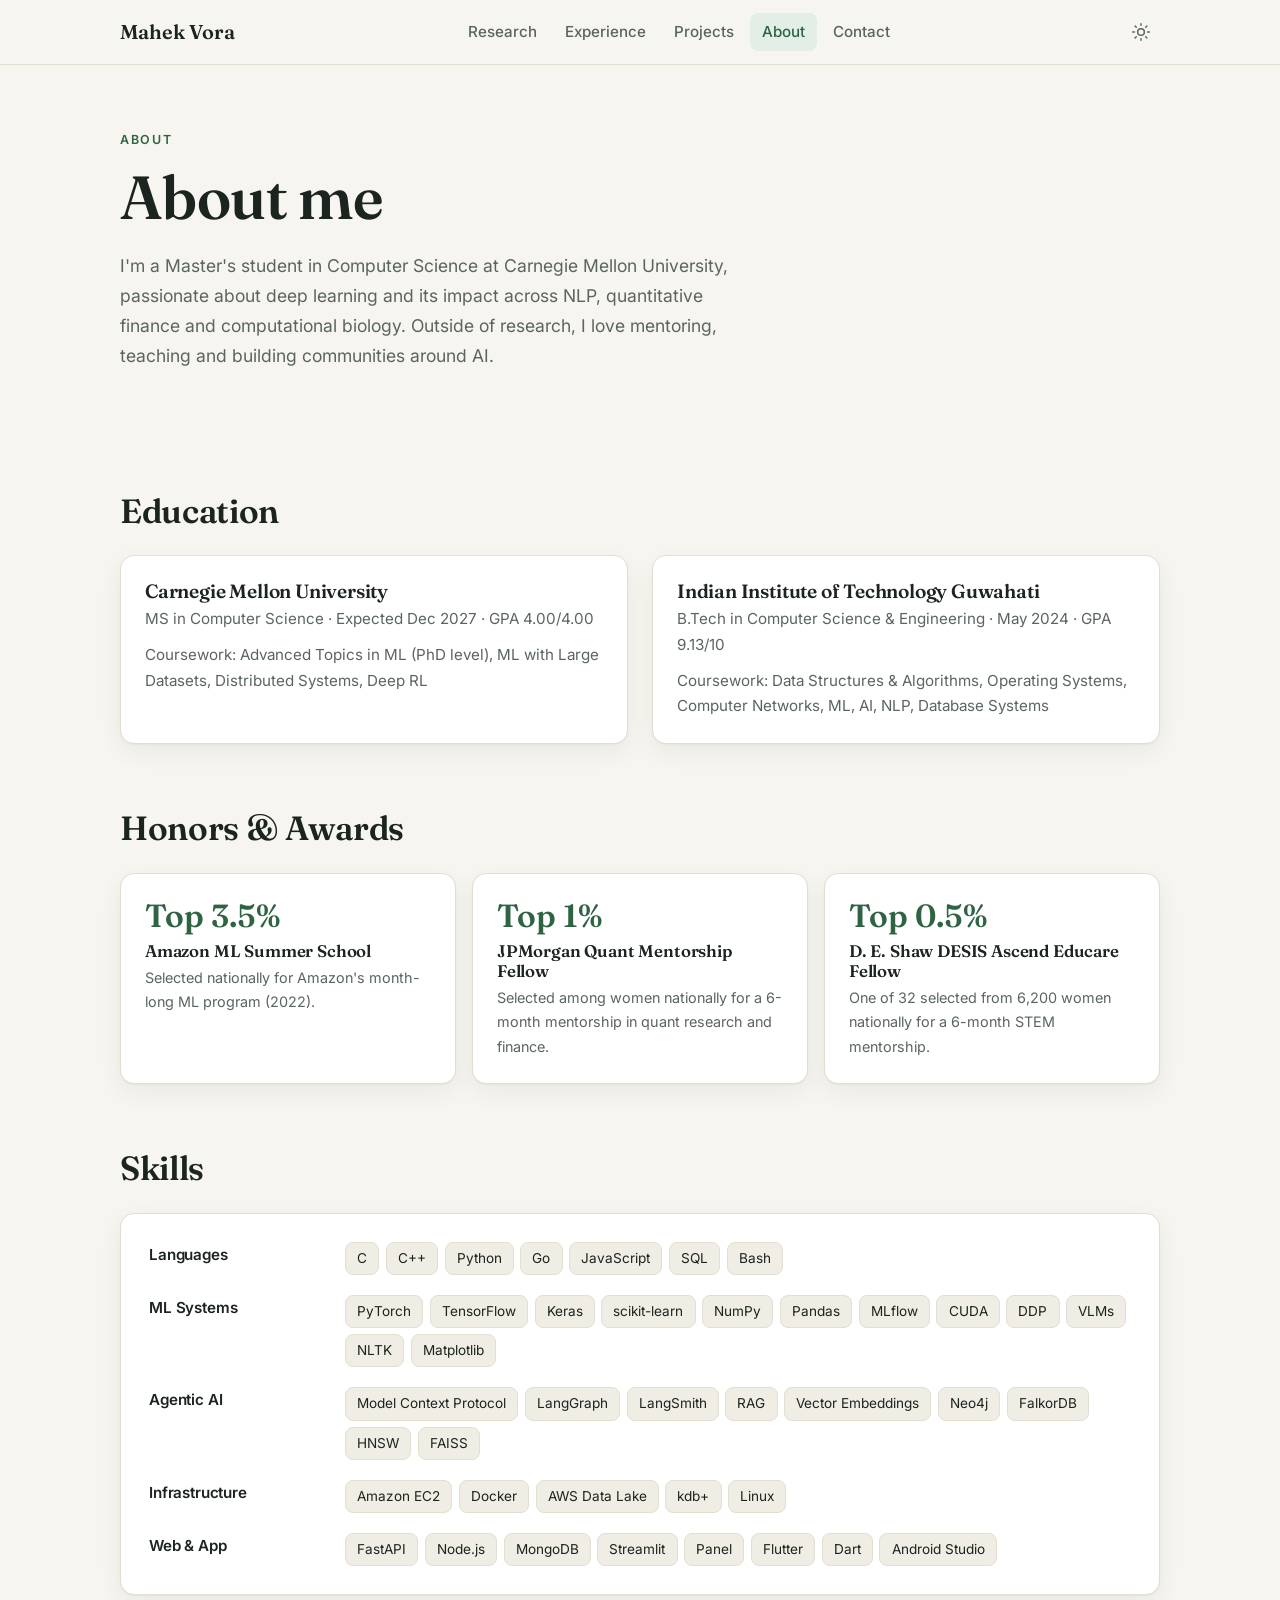
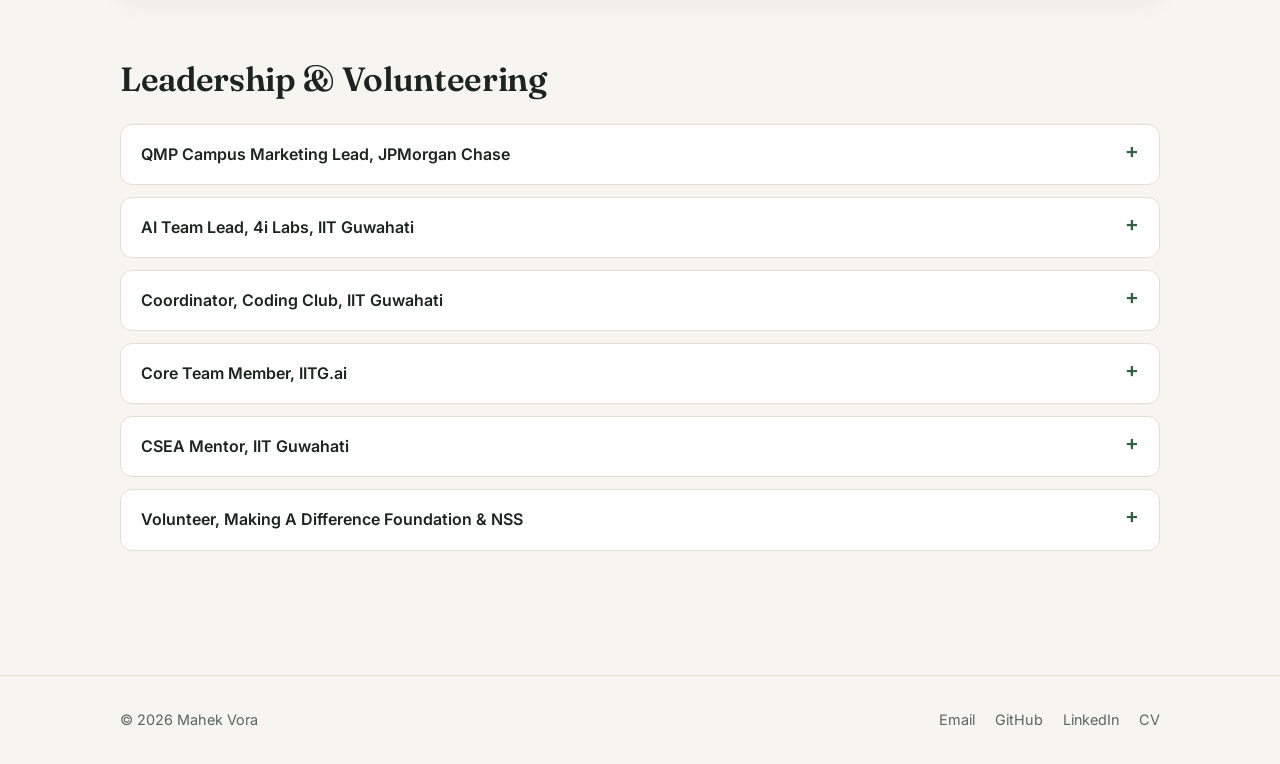
==== about.html @ 1947cd04 "Split site into multiple pages, refresh content from CV, redesign Co-Authored-By: Claude Opus 5.5 <n" ====
<!doctype html>
<html lang="en">
<head>
  <meta charset="utf-8">
  <meta name="viewport" content="width=device-width, initial-scale=1">
  <title>About · Mahek Vora</title>
  <meta name="description" content="Mahek Vora — MS in Computer Science at Carnegie Mellon University. Deep learning research across NLP, computational biology and quantitative finance.">
  <meta property="og:title" content="About · Mahek Vora">
  <meta property="og:description" content="Mahek Vora — MS in Computer Science at Carnegie Mellon University. Deep learning research across NLP, computational biology and quantitative finance.">
  <meta property="og:image" content="https://mahekvora.github.io/assets/images/img-5869-1076x1293.png">
  <link rel="icon" href="assets/images/favicon.svg" type="image/svg+xml">
  <link rel="preconnect" href="https://fonts.googleapis.com">
  <link rel="preconnect" href="https://fonts.gstatic.com" crossorigin>
  <link href="https://fonts.googleapis.com/css2?family=Fraunces:ital,opsz,wght@0,9..144,500;0,9..144,600;1,9..144,500;1,9..144,600&family=Inter:wght@400;500;600&display=swap" rel="stylesheet">
  <link rel="stylesheet" href="assets/css/style.css">
  <script src="assets/js/main.js"></script>
</head>
<body>

<header class="site-header">
  <div class="wrap">
    <a class="brand" href="index.html">Mahek Vora</a>
    <nav class="nav" aria-label="Main">
      <a href="research.html">Research</a>
      <a href="experience.html">Experience</a>
      <a href="projects.html">Projects</a>
      <a href="about.html" aria-current="page">About</a>
      <a href="contact.html">Contact</a>
    </nav>
    <div class="header-actions">
      <button class="icon-btn theme-btn" aria-label="Toggle dark mode">
        <svg class="sun" viewBox="0 0 24 24" fill="none" stroke="currentColor" stroke-width="1.8" stroke-linecap="round"><circle cx="12" cy="12" r="4"/><path d="M12 2v2M12 20v2M4.9 4.9l1.4 1.4M17.7 17.7l1.4 1.4M2 12h2M20 12h2M4.9 19.1l1.4-1.4M17.7 6.3l1.4-1.4"/></svg>
        <svg class="moon" viewBox="0 0 24 24" fill="none" stroke="currentColor" stroke-width="1.8" stroke-linecap="round" stroke-linejoin="round"><path d="M21 12.8A9 9 0 1 1 11.2 3a7 7 0 0 0 9.8 9.8z"/></svg>
      </button>
      <button class="icon-btn menu-btn" aria-label="Open menu" aria-expanded="false">
        <svg viewBox="0 0 24 24" fill="none" stroke="currentColor" stroke-width="1.8" stroke-linecap="round"><path d="M4 7h16M4 12h16M4 17h16"/></svg>
      </button>
    </div>
  </div>
</header>

<main>
  <header class="wrap page-head">
    <p class="eyebrow">About</p>
    <h1>About me</h1>
    <p>I'm a Master's student in Computer Science at Carnegie Mellon University, passionate about deep learning and its impact across NLP, quantitative finance and computational biology. Outside of research, I love mentoring, teaching and building communities around AI.</p>
  </header>

  <section class="wrap section">
    <h2>Education</h2>
    <div class="about-grid">
      <article class="card edu">
        <h3>Carnegie Mellon University</h3>
        <p class="pub-meta">MS in Computer Science · Expected Dec 2027 · GPA 4.00/4.00</p>
        <p>Coursework: Advanced Topics in ML (PhD level), ML with Large Datasets, Distributed Systems, Deep RL</p>
      </article>
      <article class="card edu">
        <h3>Indian Institute of Technology Guwahati</h3>
        <p class="pub-meta">B.Tech in Computer Science &amp; Engineering · May 2024 · GPA 9.13/10</p>
        <p>Coursework: Data Structures &amp; Algorithms, Operating Systems, Computer Networks, ML, AI, NLP, Database Systems</p>
      </article>
    </div>
  </section>

  <section class="wrap section">
    <h2>Honors &amp; Awards</h2>
    <div class="honors">
      <article class="card honor">
        <b>Top 3.5%</b>
        <h3>Amazon ML Summer School</h3>
        <p>Selected nationally for Amazon's month-long ML program (2022).</p>
      </article>
      <article class="card honor">
        <b>Top 1%</b>
        <h3>JPMorgan Quant Mentorship Fellow</h3>
        <p>Selected among women nationally for a 6-month mentorship in quant research and finance.</p>
      </article>
      <article class="card honor">
        <b>Top 0.5%</b>
        <h3>D. E. Shaw DESIS Ascend Educare Fellow</h3>
        <p>One of 32 selected from 6,200 women nationally for a 6-month STEM mentorship.</p>
      </article>
    </div>
  </section>

  <section class="wrap section">
    <h2>Skills</h2>
    <div class="card skills" style="padding: 1.75rem;">
      <div class="skill-row"><h3>Languages</h3><ul class="tags"><li>C</li><li>C++</li><li>Python</li><li>Go</li><li>JavaScript</li><li>SQL</li><li>Bash</li></ul></div>
      <div class="skill-row"><h3>ML Systems</h3><ul class="tags"><li>PyTorch</li><li>TensorFlow</li><li>Keras</li><li>scikit-learn</li><li>NumPy</li><li>Pandas</li><li>MLflow</li><li>CUDA</li><li>DDP</li><li>VLMs</li><li>NLTK</li><li>Matplotlib</li></ul></div>
      <div class="skill-row"><h3>Agentic AI</h3><ul class="tags"><li>Model Context Protocol</li><li>LangGraph</li><li>LangSmith</li><li>RAG</li><li>Vector Embeddings</li><li>Neo4j</li><li>FalkorDB</li><li>HNSW</li><li>FAISS</li></ul></div>
      <div class="skill-row"><h3>Infrastructure</h3><ul class="tags"><li>Amazon EC2</li><li>Docker</li><li>AWS Data Lake</li><li>kdb+</li><li>Linux</li></ul></div>
      <div class="skill-row"><h3>Web &amp; App</h3><ul class="tags"><li>FastAPI</li><li>Node.js</li><li>MongoDB</li><li>Streamlit</li><li>Panel</li><li>Flutter</li><li>Dart</li><li>Android Studio</li></ul></div>
    </div>
  </section>

  <section class="wrap section">
    <h2>Leadership &amp; Volunteering</h2>
    <details>
      <summary>QMP Campus Marketing Lead, JPMorgan Chase</summary>
      <p>Led campus marketing at IIT Guwahati for JPMorgan Chase's Quant Mentorship Program, which mentors top sophomores at leading Indian schools in quant. I was a mentee in my sophomore year and came back as a mentor after joining JPMC full time.</p>
    </details>
    <details>
      <summary>AI Team Lead, 4i Labs, IIT Guwahati</summary>
      <p>Led the AI team on projects including the speech setup and chatbot for Raman, a humanoid robot, working with students from mechanical engineering, robotics and other departments.</p>
    </details>
    <details>
      <summary>Coordinator, Coding Club, IIT Guwahati</summary>
      <p>Organised ML and DL hackathons, led projects, and mentored freshers in ML, AI and web/app development.</p>
    </details>
    <details>
      <summary>Core Team Member, IITG.ai</summary>
      <p>Organised research discussions, AI competitions and guest lectures in NLP, CV and AI for the campus AI club.</p>
    </details>
    <details>
      <summary>CSEA Mentor, IIT Guwahati</summary>
      <p>Mentored a group of 10 freshers through the Computer Science and Engineering Association, guiding them on academics, internships, research and placements.</p>
    </details>
    <details>
      <summary>Volunteer, Making A Difference Foundation &amp; NSS</summary>
      <p>Taught basic mathematics to over 300 tribal students in Palghar, rural Maharashtra, and volunteered as a teacher for underprivileged students on rural visits with the National Service Scheme at IIT Guwahati.</p>
    </details>
  </section>
</main>

<footer class="site-footer">
  <div class="wrap">
    <span>© <span id="year">2026</span> Mahek Vora</span>
    <nav aria-label="Social">
      <a href="mailto:mbvora@cs.cmu.edu">Email</a>
      <a href="https://github.com/mahekvora">GitHub</a>
      <a href="https://www.linkedin.com/in/mahekvora">LinkedIn</a>
      <a href="assets/files/Mahek_Vora_CV.pdf">CV</a>
    </nav>
  </div>
</footer>

</body>
</html>
---- assets/css/style.css ----
/* ---------- Theme ---------- */
:root {
  --bg: #f7f5f0;
  --surface: #ffffff;
  --surface-2: #f0ede5;
  --border: #e3ded2;
  --text: #1c2420;
  --muted: #5a6560;
  --accent: #2f6443;
  --accent-soft: #e3eee6;
  --accent-2: #4f5b8c;
  --accent-2-soft: #e7e9f3;
  --shadow: 0 1px 2px rgba(20, 30, 25, .04), 0 8px 24px rgba(20, 30, 25, .06);
  --radius: 14px;
  --serif: 'Fraunces', Georgia, serif;
  --sans: 'Inter', system-ui, -apple-system, sans-serif;
  color-scheme: light;
}

@media (prefers-color-scheme: dark) {
  :root:not([data-theme="light"]) {
    --bg: #0e1211;
    --surface: #151b19;
    --surface-2: #1b2320;
    --border: #26302c;
    --text: #e3e8e5;
    --muted: #9aa7a1;
    --accent: #84c49a;
    --accent-soft: #1d2d24;
    --accent-2: #a6b0e2;
    --accent-2-soft: #1f2336;
    --shadow: 0 1px 2px rgba(0, 0, 0, .3), 0 8px 24px rgba(0, 0, 0, .25);
    color-scheme: dark;
  }
}
:root[data-theme="dark"] {
  --bg: #0e1211;
  --surface: #151b19;
  --surface-2: #1b2320;
  --border: #26302c;
  --text: #e3e8e5;
  --muted: #9aa7a1;
  --accent: #84c49a;
  --accent-soft: #1d2d24;
  --accent-2: #a6b0e2;
  --accent-2-soft: #1f2336;
  --shadow: 0 1px 2px rgba(0, 0, 0, .3), 0 8px 24px rgba(0, 0, 0, .25);
  color-scheme: dark;
}

/* ---------- Base ---------- */
* { box-sizing: border-box; }
html { scroll-behavior: smooth; }
body {
  margin: 0;
  background: var(--bg);
  color: var(--text);
  font-family: var(--sans);
  font-size: 1rem;
  line-height: 1.7;
  -webkit-font-smoothing: antialiased;
  display: flex; flex-direction: column; min-height: 100vh;
}
main { flex: 1; }

h1, h2, h3 { font-family: var(--serif); font-weight: 600; line-height: 1.2; margin: 0; letter-spacing: -.01em; }
h1 { font-size: clamp(2.4rem, 6vw, 3.8rem); }
h2 { font-size: clamp(1.6rem, 3.5vw, 2.1rem); margin-bottom: 1.5rem; }
h3 { font-size: 1.2rem; }
p { margin: 0 0 1rem; }

a { color: var(--accent); text-decoration-thickness: 1px; text-underline-offset: 3px; }
a:hover { text-decoration-thickness: 2px; }
img { max-width: 100%; height: auto; display: block; }
strong { font-weight: 600; }

.wrap { max-width: 1080px; margin: 0 auto; padding: 0 1.25rem; }
.section { padding-block: 4rem; }
.section + .section { padding-top: 0; }

.eyebrow {
  font-family: var(--sans); font-size: .78rem; font-weight: 600;
  letter-spacing: .14em; text-transform: uppercase; color: var(--accent);
  margin-bottom: .75rem;
}
.muted { color: var(--muted); }

/* ---------- Buttons & chips ---------- */
.btn {
  display: inline-flex; align-items: center; gap: .45rem;
  padding: .65rem 1.2rem; border-radius: 999px;
  font-weight: 500; font-size: .95rem; text-decoration: none;
  background: var(--accent); color: var(--bg);
  border: 1px solid var(--accent);
  transition: transform .15s, opacity .15s;
}
.btn:hover { transform: translateY(-1px); opacity: .92; }
.btn-ghost { background: transparent; color: var(--text); border-color: var(--border); }
.btn-ghost:hover { border-color: var(--accent); color: var(--accent); }
.btn-sm { padding: .4rem .9rem; font-size: .85rem; }
.btn-row { display: flex; flex-wrap: wrap; gap: .75rem; }

.chip {
  display: inline-block; padding: .2rem .65rem; border-radius: 999px;
  font-size: .78rem; font-weight: 600;
  background: var(--accent-soft); color: var(--accent);
}
.chip-blue { background: var(--accent-2-soft); color: var(--accent-2); }
.tags { display: flex; flex-wrap: wrap; gap: .4rem; margin: 0; padding: 0; list-style: none; }
.tags li {
  font-size: .85rem; padding: .25rem .7rem; border-radius: 8px;
  background: var(--surface-2); border: 1px solid var(--border);
}

/* ---------- Header ---------- */
.site-header {
  position: sticky; top: 0; z-index: 20;
  background: color-mix(in srgb, var(--bg) 85%, transparent);
  backdrop-filter: blur(10px);
  border-bottom: 1px solid var(--border);
}
.site-header .wrap { display: flex; align-items: center; justify-content: space-between; height: 64px; }
.brand { font-family: var(--serif); font-weight: 600; font-size: 1.25rem; color: var(--text); text-decoration: none; }
.nav { display: flex; align-items: center; gap: .25rem; }
.nav a {
  color: var(--muted); text-decoration: none; font-size: .95rem; font-weight: 500;
  padding: .4rem .75rem; border-radius: 8px;
}
.nav a:hover { color: var(--text); background: var(--surface-2); }
.nav a[aria-current="page"] { color: var(--accent); background: var(--accent-soft); }
.header-actions { display: flex; align-items: center; gap: .25rem; }
.icon-btn {
  width: 38px; height: 38px; display: grid; place-items: center;
  border: 0; background: transparent; color: var(--muted); border-radius: 8px; cursor: pointer;
}
.icon-btn:hover { color: var(--text); background: var(--surface-2); }
.icon-btn svg { width: 20px; height: 20px; }
.menu-btn { display: none; }
.theme-btn .moon { display: none; }
:root[data-theme="dark"] .theme-btn .sun { display: none; }
:root[data-theme="dark"] .theme-btn .moon { display: block; }
@media (prefers-color-scheme: dark) {
  :root:not([data-theme="light"]) .theme-btn .sun { display: none; }
  :root:not([data-theme="light"]) .theme-btn .moon { display: block; }
}

/* ---------- Page header (inner pages) ---------- */
.page-head { padding-block: 4rem 2.5rem; }
.page-head p:not(.eyebrow) { color: var(--muted); font-size: 1.1rem; max-width: 640px; margin-top: 1rem; }

/* ---------- Home ---------- */
.hero { display: grid; grid-template-columns: 1.35fr 1fr; gap: 4rem; align-items: center; padding-block: 4.5rem 3.5rem; }
.hero h1 { margin-bottom: 1.25rem; }
.hero h1 em { font-style: italic; color: var(--accent); }
.hero .lede { font-size: 1.15rem; color: var(--muted); max-width: 560px; }
.hero .btn-row { margin-top: 1.75rem; }
.portrait { position: relative; }
.portrait img {
  border-radius: 22px; aspect-ratio: 4 / 5; object-fit: cover; width: 100%;
  box-shadow: var(--shadow);
}
.portrait::before {
  content: ''; position: absolute; inset: 18px -18px -18px 18px; z-index: -1;
  border-radius: 22px; background: var(--accent-soft); border: 1px solid var(--border);
}

.stats { display: grid; grid-template-columns: repeat(4, 1fr); gap: 1rem; }
.stat { background: var(--surface); border: 1px solid var(--border); border-radius: var(--radius); padding: 1.25rem; }
.stat b { display: block; font-family: var(--serif); font-size: 1.6rem; color: var(--accent); font-weight: 600; line-height: 1.2; }
.stat span { font-size: .9rem; color: var(--muted); }

.explore { display: grid; grid-template-columns: repeat(2, 1fr); gap: 1rem; }
.explore a {
  display: block; text-decoration: none; color: var(--text);
  background: var(--surface); border: 1px solid var(--border); border-radius: var(--radius);
  padding: 1.5rem; transition: border-color .2s, transform .2s;
}
.explore a:hover { border-color: var(--accent); transform: translateY(-2px); }
.explore h3 { margin-bottom: .35rem; display: flex; justify-content: space-between; }
.explore h3::after { content: '→'; color: var(--accent); font-family: var(--sans); }
.explore p { color: var(--muted); margin: 0; font-size: .95rem; }

/* ---------- Cards ---------- */
.card {
  background: var(--surface); border: 1px solid var(--border); border-radius: var(--radius);
  box-shadow: var(--shadow); overflow: hidden;
}

/* Publications */
.pubs { display: grid; gap: 1.5rem; }
.pub { display: grid; grid-template-columns: 260px 1fr; }
.pub-img { background: #fff; display: grid; place-items: center; padding: 1rem; border-right: 1px solid var(--border); }
.pub-img img { max-height: 230px; object-fit: contain; }
.pub-body { padding: 1.5rem 1.75rem; }
.pub-body .chip { margin-bottom: .75rem; }
.pub-body h3 { margin-bottom: .4rem; }
.pub-meta { font-size: .9rem; color: var(--muted); margin-bottom: .9rem; }
.pub-body ul { padding-left: 1.1rem; margin: 0 0 1.1rem; color: var(--muted); }
.pub-body li { margin-bottom: .35rem; }

/* Experience timeline */
.timeline { position: relative; list-style: none; margin: 0; padding: 0; }
.timeline::before { content: ''; position: absolute; left: 7px; top: 8px; bottom: 8px; width: 2px; background: var(--border); }
.timeline > li { position: relative; padding-left: 2.5rem; margin-bottom: 2rem; }
.timeline > li::before {
  content: ''; position: absolute; left: 0; top: 1.75rem; width: 16px; height: 16px; border-radius: 50%;
  background: var(--bg); border: 3px solid var(--accent);
}
.job { padding: 1.5rem 1.75rem; }
.job-top { display: flex; justify-content: space-between; gap: 1rem; flex-wrap: wrap; align-items: baseline; }
.job-role { color: var(--accent); font-weight: 600; }
.job-date { font-size: .9rem; color: var(--muted); white-space: nowrap; }
.job ul { padding-left: 1.1rem; margin: .9rem 0 0; color: var(--muted); }
.job li { margin-bottom: .4rem; }
.job-img { margin-top: 1rem; border-radius: 10px; border: 1px solid var(--border); max-width: 420px; }

/* Projects */
.projects { display: grid; grid-template-columns: repeat(2, 1fr); gap: 1.5rem; }
.project { display: flex; flex-direction: column; }
.project-img { background: #fff; aspect-ratio: 16 / 10; border-bottom: 1px solid var(--border); overflow: hidden; }
.project-img img { width: 100%; height: 100%; object-fit: cover; object-position: top; }
.project-img.text {
  display: grid; place-items: center; background: var(--accent-soft);
  font-family: ui-monospace, 'SF Mono', Menlo, monospace; color: var(--accent); font-size: 1.05rem;
}
.project-body { padding: 1.4rem 1.5rem 1.5rem; display: flex; flex-direction: column; flex: 1; }
.project-body h3 { margin-bottom: .25rem; }
.project-body .pub-meta { margin-bottom: .75rem; }
.project-body p { color: var(--muted); font-size: .95rem; }
.project-body .tags { margin: auto 0 1rem; padding-top: .5rem; }
.project-body .btn { align-self: flex-start; }

/* About */
.about-grid { display: grid; grid-template-columns: 1fr 1fr; gap: 1.5rem; }
.edu { padding: 1.5rem; }
.edu h3 { margin-bottom: .2rem; }
.edu .pub-meta { margin-bottom: .6rem; }
.edu p { margin: 0; font-size: .95rem; color: var(--muted); }
.honors { display: grid; grid-template-columns: repeat(3, 1fr); gap: 1rem; }
.honor { padding: 1.5rem; }
.honor b { font-family: var(--serif); font-size: 2rem; color: var(--accent); display: block; line-height: 1.1; font-weight: 600; }
.honor h3 { font-size: 1.05rem; margin: .5rem 0 .3rem; }
.honor p { margin: 0; font-size: .9rem; color: var(--muted); }
.skills { display: grid; gap: 1.25rem; }
.skill-row { display: grid; grid-template-columns: 180px 1fr; gap: 1rem; align-items: start; }
.skill-row h3 { font-family: var(--sans); font-size: .95rem; font-weight: 600; padding-top: .25rem; }

details {
  background: var(--surface); border: 1px solid var(--border); border-radius: 12px; margin-bottom: .75rem;
}
summary {
  cursor: pointer; list-style: none; padding: 1rem 1.25rem; font-weight: 600;
  display: flex; justify-content: space-between; gap: 1rem;
}
summary::-webkit-details-marker { display: none; }
summary::after { content: '+'; color: var(--accent); font-size: 1.3rem; line-height: 1; transition: transform .2s; }
details[open] summary::after { transform: rotate(45deg); }
details p { margin: 0; padding: 0 1.25rem 1.1rem; color: var(--muted); }

/* Contact */
.contact-grid { display: grid; grid-template-columns: repeat(2, 1fr); gap: 1rem; }
.contact {
  display: flex; gap: 1rem; align-items: center; padding: 1.4rem;
  text-decoration: none; color: var(--text); transition: border-color .2s, transform .2s;
  overflow-wrap: anywhere;
}
.contact:hover { border-color: var(--accent); transform: translateY(-2px); }
.contact svg { width: 26px; height: 26px; color: var(--accent); flex: none; }
.contact small { display: block; color: var(--muted); font-size: .8rem; text-transform: uppercase; letter-spacing: .1em; font-weight: 600; }

/* ---------- Footer ---------- */
.site-footer { border-top: 1px solid var(--border); padding: 2rem 0; margin-top: 3rem; font-size: .9rem; color: var(--muted); }
.site-footer .wrap { display: flex; justify-content: space-between; gap: 1rem; flex-wrap: wrap; }
.site-footer nav { display: flex; gap: 1.25rem; }
.site-footer a { color: var(--muted); text-decoration: none; }
.site-footer a:hover { color: var(--accent); }

/* ---------- Responsive ---------- */
@media (max-width: 900px) {
  .stats { grid-template-columns: repeat(2, 1fr); }
  .honors { grid-template-columns: 1fr; }
  .pub { grid-template-columns: 1fr; }
  .pub-img { border-right: 0; border-bottom: 1px solid var(--border); }
}
@media (max-width: 760px) {
  .hero { grid-template-columns: 1fr; gap: 2.5rem; padding-block: 2.5rem 2rem; }
  .portrait { order: -1; max-width: 300px; margin-right: 18px; }
  .explore, .projects, .about-grid, .contact-grid { grid-template-columns: 1fr; }
  .skill-row { grid-template-columns: 1fr; gap: .5rem; }
  .page-head { padding-block: 2.5rem 1.5rem; }
  .section { padding-block: 2.5rem; }

  .menu-btn { display: grid; }
  .nav {
    display: none; position: absolute; top: 64px; left: 0; right: 0;
    flex-direction: column; align-items: stretch; gap: 0;
    background: var(--bg); border-bottom: 1px solid var(--border); padding: .5rem 1.25rem 1rem;
  }
  .nav a { padding: .7rem .75rem; }
  .nav.open { display: flex; }
}
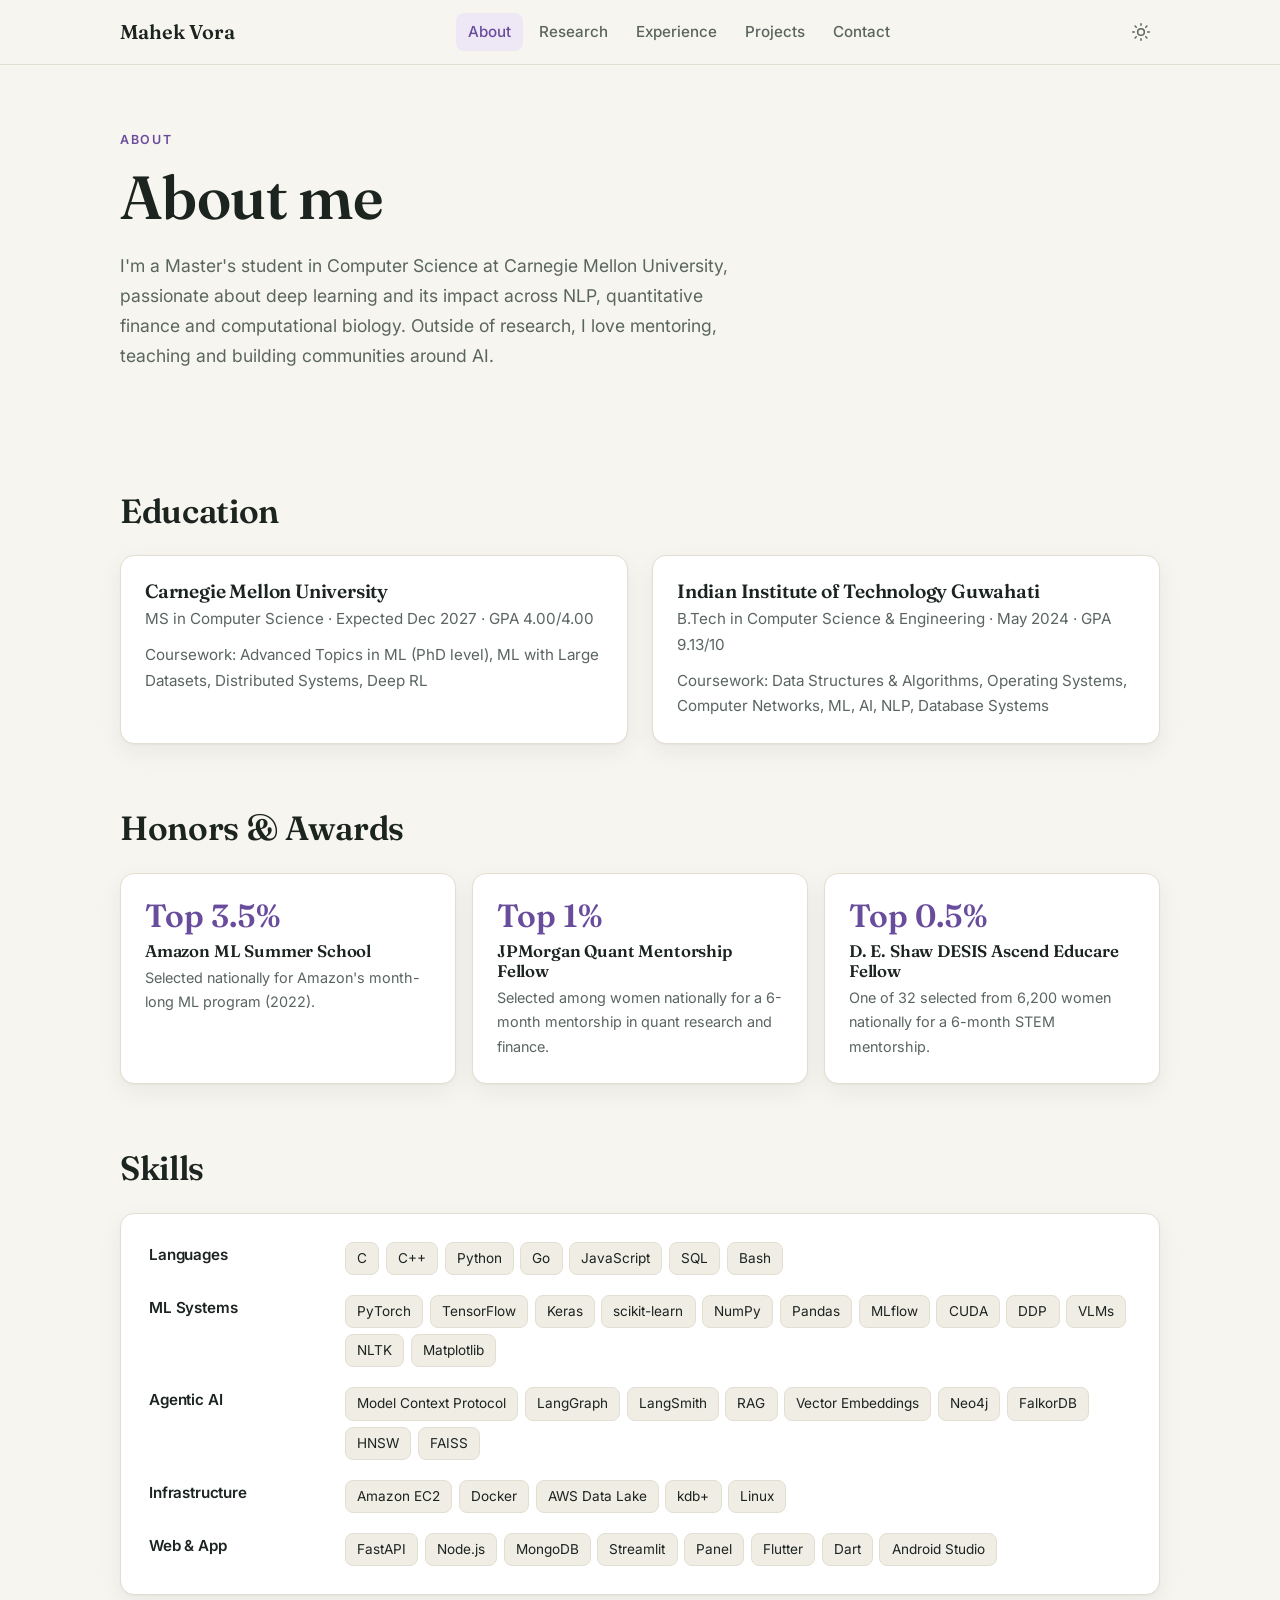
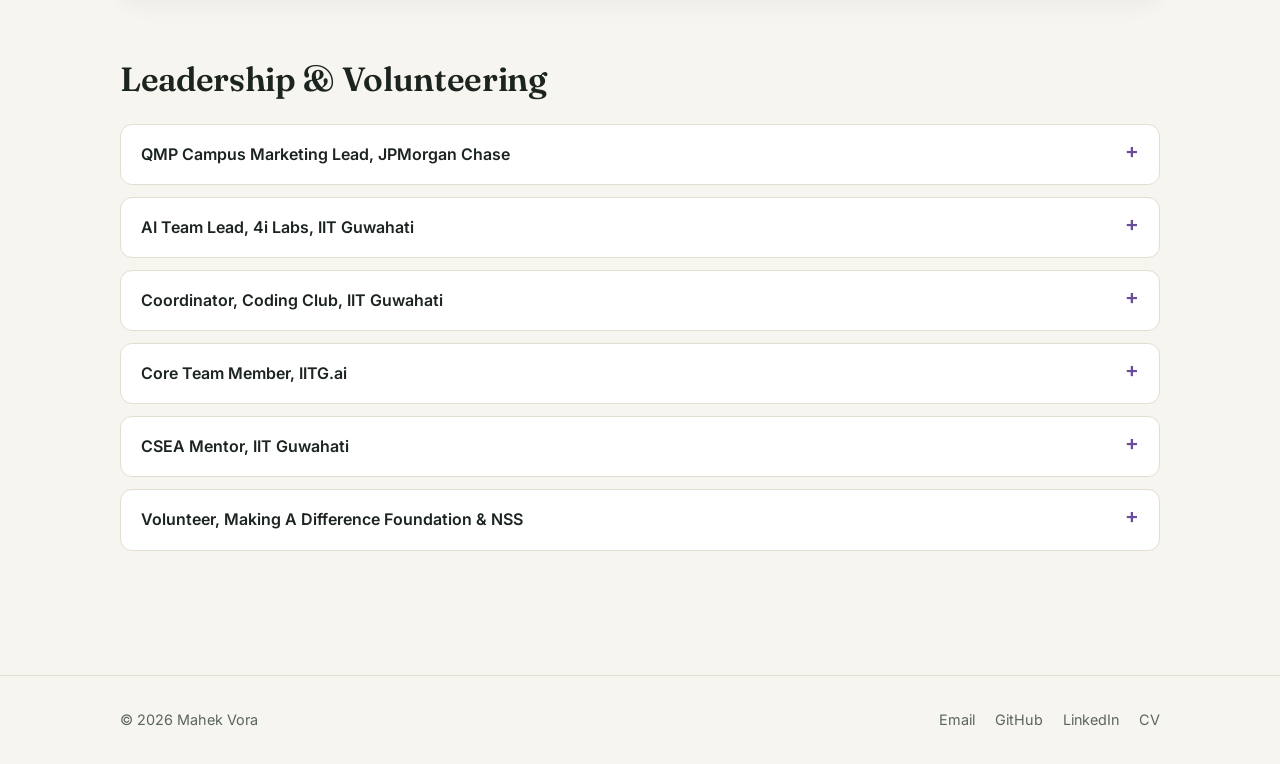
==== commit 260b7c0e: "Put About first, add purple accent, reword experience intro Co-Authored-By: Claude Opus 5.5 <noreply" ====
--- a/about.html
+++ b/about.html
@@ -21,10 +21,10 @@
   <div class="wrap">
     <a class="brand" href="index.html">Mahek Vora</a>
     <nav class="nav" aria-label="Main">
+      <a href="about.html" aria-current="page">About</a>
       <a href="research.html">Research</a>
       <a href="experience.html">Experience</a>
       <a href="projects.html">Projects</a>
-      <a href="about.html" aria-current="page">About</a>
       <a href="contact.html">Contact</a>
     </nav>
     <div class="header-actions">
--- a/assets/css/style.css
+++ b/assets/css/style.css
@@ -8,8 +8,8 @@
   --muted: #5a6560;
   --accent: #2f6443;
   --accent-soft: #e3eee6;
-  --accent-2: #4f5b8c;
-  --accent-2-soft: #e7e9f3;
+  --accent-2: #6a4c9c;
+  --accent-2-soft: #eee8f6;
   --shadow: 0 1px 2px rgba(20, 30, 25, .04), 0 8px 24px rgba(20, 30, 25, .06);
   --radius: 14px;
   --serif: 'Fraunces', Georgia, serif;
@@ -27,8 +27,8 @@
     --muted: #9aa7a1;
     --accent: #84c49a;
     --accent-soft: #1d2d24;
-    --accent-2: #a6b0e2;
-    --accent-2-soft: #1f2336;
+    --accent-2: #bfa6ec;
+    --accent-2-soft: #262038;
     --shadow: 0 1px 2px rgba(0, 0, 0, .3), 0 8px 24px rgba(0, 0, 0, .25);
     color-scheme: dark;
   }
@@ -42,8 +42,8 @@
   --muted: #9aa7a1;
   --accent: #84c49a;
   --accent-soft: #1d2d24;
-  --accent-2: #a6b0e2;
-  --accent-2-soft: #1f2336;
+  --accent-2: #bfa6ec;
+  --accent-2-soft: #262038;
   --shadow: 0 1px 2px rgba(0, 0, 0, .3), 0 8px 24px rgba(0, 0, 0, .25);
   color-scheme: dark;
 }
@@ -80,7 +80,7 @@
 
 .eyebrow {
   font-family: var(--sans); font-size: .78rem; font-weight: 600;
-  letter-spacing: .14em; text-transform: uppercase; color: var(--accent);
+  letter-spacing: .14em; text-transform: uppercase; color: var(--accent-2);
   margin-bottom: .75rem;
 }
 .muted { color: var(--muted); }
@@ -105,7 +105,7 @@
   font-size: .78rem; font-weight: 600;
   background: var(--accent-soft); color: var(--accent);
 }
-.chip-blue { background: var(--accent-2-soft); color: var(--accent-2); }
+.chip-purple { background: var(--accent-2-soft); color: var(--accent-2); }
 .tags { display: flex; flex-wrap: wrap; gap: .4rem; margin: 0; padding: 0; list-style: none; }
 .tags li {
   font-size: .85rem; padding: .25rem .7rem; border-radius: 8px;
@@ -127,7 +127,7 @@
   padding: .4rem .75rem; border-radius: 8px;
 }
 .nav a:hover { color: var(--text); background: var(--surface-2); }
-.nav a[aria-current="page"] { color: var(--accent); background: var(--accent-soft); }
+.nav a[aria-current="page"] { color: var(--accent-2); background: var(--accent-2-soft); }
 .header-actions { display: flex; align-items: center; gap: .25rem; }
 .icon-btn {
   width: 38px; height: 38px; display: grid; place-items: center;
@@ -151,7 +151,12 @@
 /* ---------- Home ---------- */
 .hero { display: grid; grid-template-columns: 1.35fr 1fr; gap: 4rem; align-items: center; padding-block: 4.5rem 3.5rem; }
 .hero h1 { margin-bottom: 1.25rem; }
-.hero h1 em { font-style: italic; color: var(--accent); }
+.hero h1 em {
+  font-style: italic; color: var(--accent-2);
+  background: linear-gradient(100deg, var(--accent-2), var(--accent));
+  -webkit-background-clip: text; background-clip: text; -webkit-text-fill-color: transparent;
+  padding-right: .08em;
+}
 .hero .lede { font-size: 1.15rem; color: var(--muted); max-width: 560px; }
 .hero .btn-row { margin-top: 1.75rem; }
 .portrait { position: relative; }
@@ -161,12 +166,13 @@
 }
 .portrait::before {
   content: ''; position: absolute; inset: 18px -18px -18px 18px; z-index: -1;
-  border-radius: 22px; background: var(--accent-soft); border: 1px solid var(--border);
+  border-radius: 22px; background: linear-gradient(135deg, var(--accent-2-soft), var(--accent-soft)); border: 1px solid var(--border);
 }
 
 .stats { display: grid; grid-template-columns: repeat(4, 1fr); gap: 1rem; }
 .stat { background: var(--surface); border: 1px solid var(--border); border-radius: var(--radius); padding: 1.25rem; }
 .stat b { display: block; font-family: var(--serif); font-size: 1.6rem; color: var(--accent); font-weight: 600; line-height: 1.2; }
+.stat:nth-child(even) b { color: var(--accent-2); }
 .stat span { font-size: .9rem; color: var(--muted); }
 
 .explore { display: grid; grid-template-columns: repeat(2, 1fr); gap: 1rem; }
@@ -175,9 +181,9 @@
   background: var(--surface); border: 1px solid var(--border); border-radius: var(--radius);
   padding: 1.5rem; transition: border-color .2s, transform .2s;
 }
-.explore a:hover { border-color: var(--accent); transform: translateY(-2px); }
+.explore a:hover { border-color: var(--accent-2); transform: translateY(-2px); }
 .explore h3 { margin-bottom: .35rem; display: flex; justify-content: space-between; }
-.explore h3::after { content: '→'; color: var(--accent); font-family: var(--sans); }
+.explore h3::after { content: '→'; color: var(--accent-2); font-family: var(--sans); }
 .explore p { color: var(--muted); margin: 0; font-size: .95rem; }
 
 /* ---------- Cards ---------- */
@@ -204,11 +210,11 @@
 .timeline > li { position: relative; padding-left: 2.5rem; margin-bottom: 2rem; }
 .timeline > li::before {
   content: ''; position: absolute; left: 0; top: 1.75rem; width: 16px; height: 16px; border-radius: 50%;
-  background: var(--bg); border: 3px solid var(--accent);
+  background: var(--bg); border: 3px solid var(--accent-2);
 }
 .job { padding: 1.5rem 1.75rem; }
 .job-top { display: flex; justify-content: space-between; gap: 1rem; flex-wrap: wrap; align-items: baseline; }
-.job-role { color: var(--accent); font-weight: 600; }
+.job-role { color: var(--accent-2); font-weight: 600; }
 .job-date { font-size: .9rem; color: var(--muted); white-space: nowrap; }
 .job ul { padding-left: 1.1rem; margin: .9rem 0 0; color: var(--muted); }
 .job li { margin-bottom: .4rem; }
@@ -220,8 +226,8 @@
 .project-img { background: #fff; aspect-ratio: 16 / 10; border-bottom: 1px solid var(--border); overflow: hidden; }
 .project-img img { width: 100%; height: 100%; object-fit: cover; object-position: top; }
 .project-img.text {
-  display: grid; place-items: center; background: var(--accent-soft);
-  font-family: ui-monospace, 'SF Mono', Menlo, monospace; color: var(--accent); font-size: 1.05rem;
+  display: grid; place-items: center; background: linear-gradient(135deg, var(--accent-2-soft), var(--accent-soft));
+  font-family: ui-monospace, 'SF Mono', Menlo, monospace; color: var(--accent-2); font-size: 1.05rem;
 }
 .project-body { padding: 1.4rem 1.5rem 1.5rem; display: flex; flex-direction: column; flex: 1; }
 .project-body h3 { margin-bottom: .25rem; }
@@ -238,7 +244,7 @@
 .edu p { margin: 0; font-size: .95rem; color: var(--muted); }
 .honors { display: grid; grid-template-columns: repeat(3, 1fr); gap: 1rem; }
 .honor { padding: 1.5rem; }
-.honor b { font-family: var(--serif); font-size: 2rem; color: var(--accent); display: block; line-height: 1.1; font-weight: 600; }
+.honor b { font-family: var(--serif); font-size: 2rem; color: var(--accent-2); display: block; line-height: 1.1; font-weight: 600; }
 .honor h3 { font-size: 1.05rem; margin: .5rem 0 .3rem; }
 .honor p { margin: 0; font-size: .9rem; color: var(--muted); }
 .skills { display: grid; gap: 1.25rem; }
@@ -253,7 +259,7 @@
   display: flex; justify-content: space-between; gap: 1rem;
 }
 summary::-webkit-details-marker { display: none; }
-summary::after { content: '+'; color: var(--accent); font-size: 1.3rem; line-height: 1; transition: transform .2s; }
+summary::after { content: '+'; color: var(--accent-2); font-size: 1.3rem; line-height: 1; transition: transform .2s; }
 details[open] summary::after { transform: rotate(45deg); }
 details p { margin: 0; padding: 0 1.25rem 1.1rem; color: var(--muted); }
 
@@ -264,8 +270,8 @@
   text-decoration: none; color: var(--text); transition: border-color .2s, transform .2s;
   overflow-wrap: anywhere;
 }
-.contact:hover { border-color: var(--accent); transform: translateY(-2px); }
-.contact svg { width: 26px; height: 26px; color: var(--accent); flex: none; }
+.contact:hover { border-color: var(--accent-2); transform: translateY(-2px); }
+.contact svg { width: 26px; height: 26px; color: var(--accent-2); flex: none; }
 .contact small { display: block; color: var(--muted); font-size: .8rem; text-transform: uppercase; letter-spacing: .1em; font-weight: 600; }
 
 /* ---------- Footer ---------- */
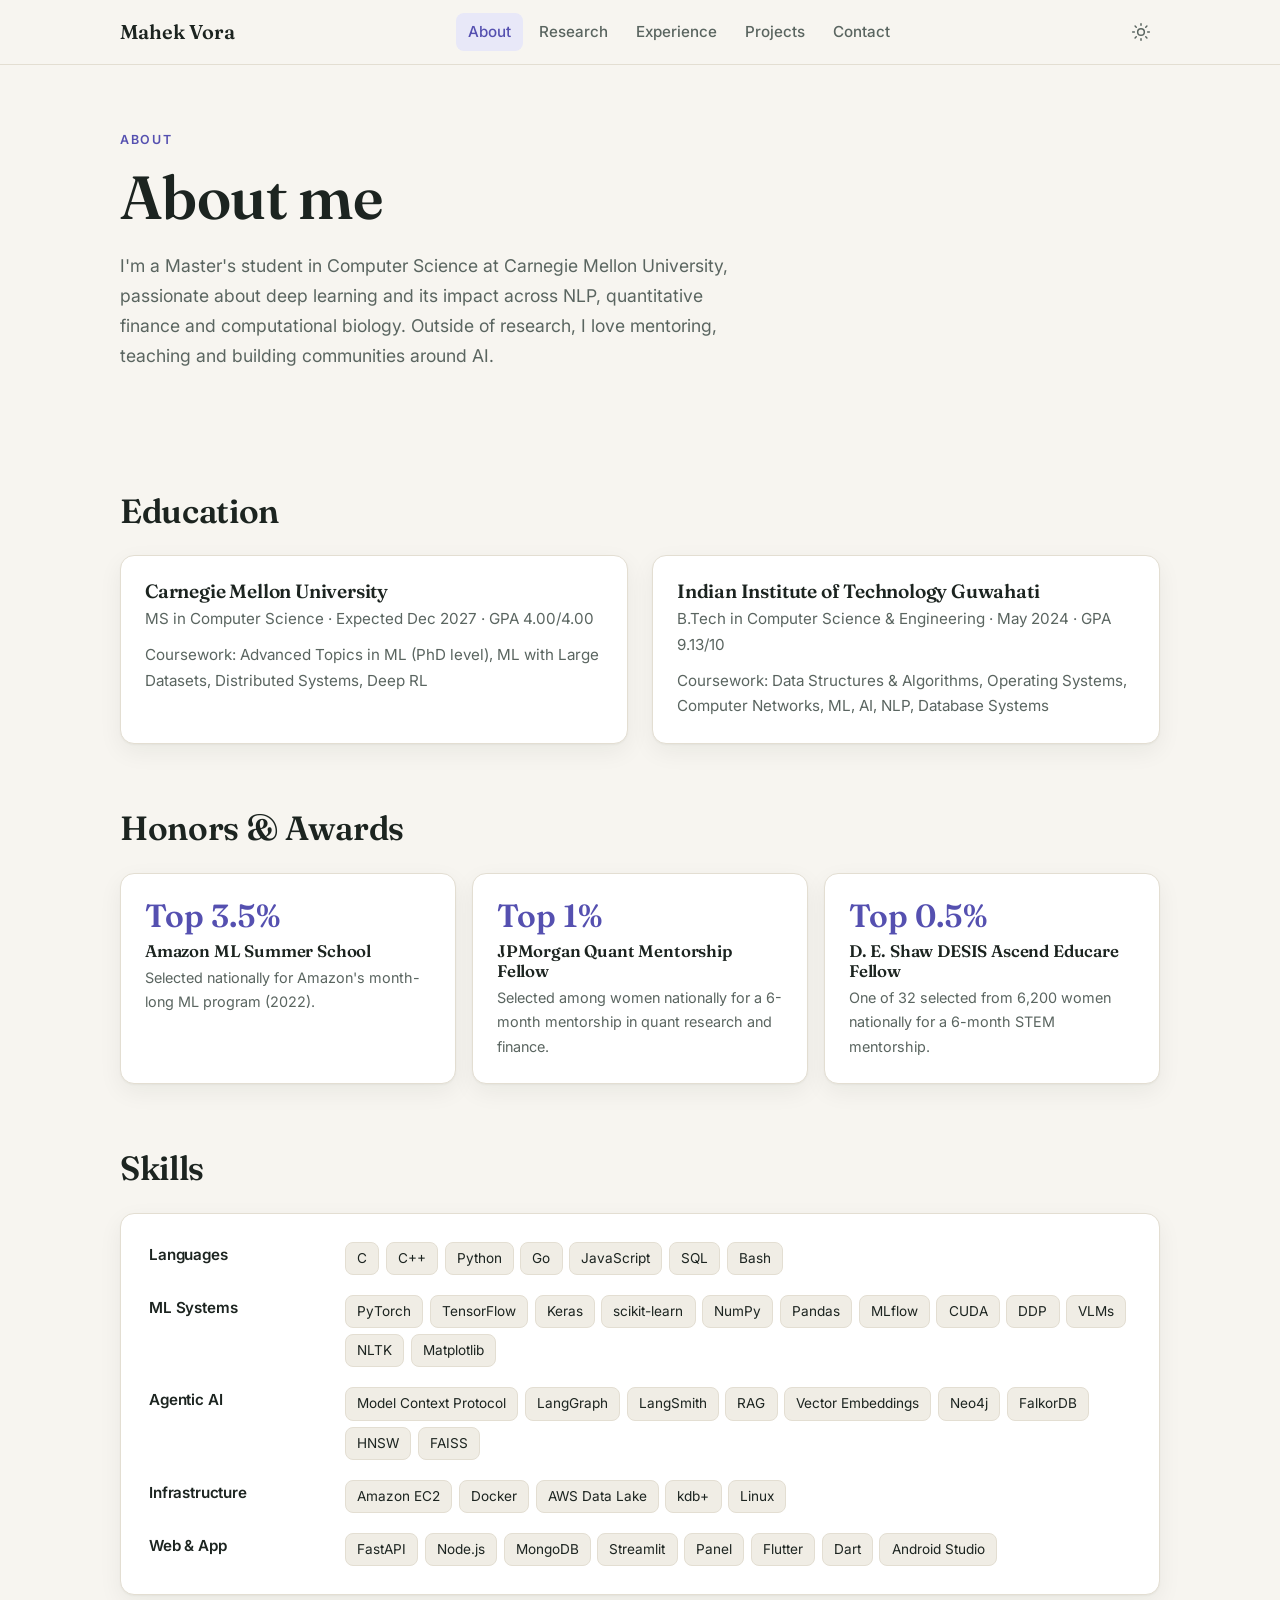
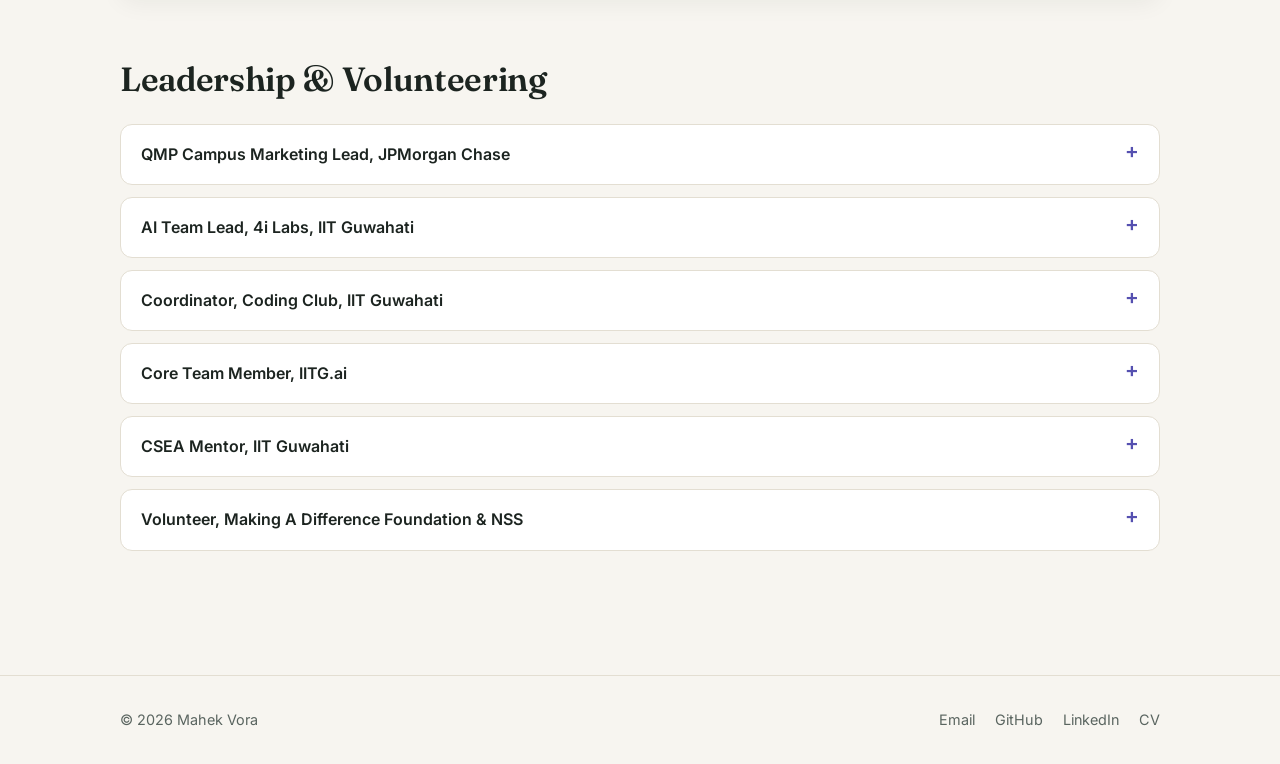
==== commit 67e06bd4: "Add SEO: sitemap, robots.txt, canonical URLs, Person structured data Co-Authored-By: Claude Opus 5.5" ====
--- a/about.html
+++ b/about.html
@@ -5,6 +5,10 @@
   <meta name="viewport" content="width=device-width, initial-scale=1">
   <title>About · Mahek Vora</title>
   <meta name="description" content="Mahek Vora — MS in Computer Science at Carnegie Mellon University. Deep learning research across NLP, computational biology and quantitative finance.">
+  <link rel="canonical" href="https://mahekvora.github.io/about.html">
+  <meta name="author" content="Mahek Vora">
+  <meta property="og:type" content="website">
+  <meta property="og:url" content="https://mahekvora.github.io/about.html">
   <meta property="og:title" content="About · Mahek Vora">
   <meta property="og:description" content="Mahek Vora — MS in Computer Science at Carnegie Mellon University. Deep learning research across NLP, computational biology and quantitative finance.">
   <meta property="og:image" content="https://mahekvora.github.io/assets/images/img-5869-1076x1293.png">
@@ -15,7 +19,7 @@
   <link rel="stylesheet" href="assets/css/style.css">
   <script src="assets/js/main.js"></script>
 </head>
-<body>
+<body class="purple">
 
 <header class="site-header">
   <div class="wrap">
--- a/assets/css/style.css
+++ b/assets/css/style.css
@@ -8,8 +8,8 @@
   --muted: #5a6560;
   --accent: #2f6443;
   --accent-soft: #e3eee6;
-  --accent-2: #6a4c9c;
-  --accent-2-soft: #eee8f6;
+  --purple: #5550b0;
+  --purple-soft: #e8e8f8;
   --shadow: 0 1px 2px rgba(20, 30, 25, .04), 0 8px 24px rgba(20, 30, 25, .06);
   --radius: 14px;
   --serif: 'Fraunces', Georgia, serif;
@@ -27,8 +27,8 @@
     --muted: #9aa7a1;
     --accent: #84c49a;
     --accent-soft: #1d2d24;
-    --accent-2: #bfa6ec;
-    --accent-2-soft: #262038;
+    --purple: #aaa8f0;
+    --purple-soft: #21213a;
     --shadow: 0 1px 2px rgba(0, 0, 0, .3), 0 8px 24px rgba(0, 0, 0, .25);
     color-scheme: dark;
   }
@@ -42,11 +42,13 @@
   --muted: #9aa7a1;
   --accent: #84c49a;
   --accent-soft: #1d2d24;
-  --accent-2: #bfa6ec;
-  --accent-2-soft: #262038;
+  --purple: #aaa8f0;
+  --purple-soft: #21213a;
   --shadow: 0 1px 2px rgba(0, 0, 0, .3), 0 8px 24px rgba(0, 0, 0, .25);
   color-scheme: dark;
 }
+
+body.purple { --accent: var(--purple); --accent-soft: var(--purple-soft); }
 
 /* ---------- Base ---------- */
 * { box-sizing: border-box; }
@@ -80,7 +82,7 @@
 
 .eyebrow {
   font-family: var(--sans); font-size: .78rem; font-weight: 600;
-  letter-spacing: .14em; text-transform: uppercase; color: var(--accent-2);
+  letter-spacing: .14em; text-transform: uppercase; color: var(--accent);
   margin-bottom: .75rem;
 }
 .muted { color: var(--muted); }
@@ -105,7 +107,6 @@
   font-size: .78rem; font-weight: 600;
   background: var(--accent-soft); color: var(--accent);
 }
-.chip-purple { background: var(--accent-2-soft); color: var(--accent-2); }
 .tags { display: flex; flex-wrap: wrap; gap: .4rem; margin: 0; padding: 0; list-style: none; }
 .tags li {
   font-size: .85rem; padding: .25rem .7rem; border-radius: 8px;
@@ -127,7 +128,7 @@
   padding: .4rem .75rem; border-radius: 8px;
 }
 .nav a:hover { color: var(--text); background: var(--surface-2); }
-.nav a[aria-current="page"] { color: var(--accent-2); background: var(--accent-2-soft); }
+.nav a[aria-current="page"] { color: var(--accent); background: var(--accent-soft); }
 .header-actions { display: flex; align-items: center; gap: .25rem; }
 .icon-btn {
   width: 38px; height: 38px; display: grid; place-items: center;
@@ -151,12 +152,7 @@
 /* ---------- Home ---------- */
 .hero { display: grid; grid-template-columns: 1.35fr 1fr; gap: 4rem; align-items: center; padding-block: 4.5rem 3.5rem; }
 .hero h1 { margin-bottom: 1.25rem; }
-.hero h1 em {
-  font-style: italic; color: var(--accent-2);
-  background: linear-gradient(100deg, var(--accent-2), var(--accent));
-  -webkit-background-clip: text; background-clip: text; -webkit-text-fill-color: transparent;
-  padding-right: .08em;
-}
+.hero h1 em { font-style: italic; color: var(--accent); }
 .hero .lede { font-size: 1.15rem; color: var(--muted); max-width: 560px; }
 .hero .btn-row { margin-top: 1.75rem; }
 .portrait { position: relative; }
@@ -166,13 +162,12 @@
 }
 .portrait::before {
   content: ''; position: absolute; inset: 18px -18px -18px 18px; z-index: -1;
-  border-radius: 22px; background: linear-gradient(135deg, var(--accent-2-soft), var(--accent-soft)); border: 1px solid var(--border);
+  border-radius: 22px; background: var(--accent-soft); border: 1px solid var(--border);
 }
 
 .stats { display: grid; grid-template-columns: repeat(4, 1fr); gap: 1rem; }
 .stat { background: var(--surface); border: 1px solid var(--border); border-radius: var(--radius); padding: 1.25rem; }
 .stat b { display: block; font-family: var(--serif); font-size: 1.6rem; color: var(--accent); font-weight: 600; line-height: 1.2; }
-.stat:nth-child(even) b { color: var(--accent-2); }
 .stat span { font-size: .9rem; color: var(--muted); }
 
 .explore { display: grid; grid-template-columns: repeat(2, 1fr); gap: 1rem; }
@@ -181,9 +176,9 @@
   background: var(--surface); border: 1px solid var(--border); border-radius: var(--radius);
   padding: 1.5rem; transition: border-color .2s, transform .2s;
 }
-.explore a:hover { border-color: var(--accent-2); transform: translateY(-2px); }
+.explore a:hover { border-color: var(--accent); transform: translateY(-2px); }
 .explore h3 { margin-bottom: .35rem; display: flex; justify-content: space-between; }
-.explore h3::after { content: '→'; color: var(--accent-2); font-family: var(--sans); }
+.explore h3::after { content: '→'; color: var(--accent); font-family: var(--sans); }
 .explore p { color: var(--muted); margin: 0; font-size: .95rem; }
 
 /* ---------- Cards ---------- */
@@ -210,11 +205,11 @@
 .timeline > li { position: relative; padding-left: 2.5rem; margin-bottom: 2rem; }
 .timeline > li::before {
   content: ''; position: absolute; left: 0; top: 1.75rem; width: 16px; height: 16px; border-radius: 50%;
-  background: var(--bg); border: 3px solid var(--accent-2);
+  background: var(--bg); border: 3px solid var(--accent);
 }
 .job { padding: 1.5rem 1.75rem; }
 .job-top { display: flex; justify-content: space-between; gap: 1rem; flex-wrap: wrap; align-items: baseline; }
-.job-role { color: var(--accent-2); font-weight: 600; }
+.job-role { color: var(--accent); font-weight: 600; }
 .job-date { font-size: .9rem; color: var(--muted); white-space: nowrap; }
 .job ul { padding-left: 1.1rem; margin: .9rem 0 0; color: var(--muted); }
 .job li { margin-bottom: .4rem; }
@@ -226,8 +221,8 @@
 .project-img { background: #fff; aspect-ratio: 16 / 10; border-bottom: 1px solid var(--border); overflow: hidden; }
 .project-img img { width: 100%; height: 100%; object-fit: cover; object-position: top; }
 .project-img.text {
-  display: grid; place-items: center; background: linear-gradient(135deg, var(--accent-2-soft), var(--accent-soft));
-  font-family: ui-monospace, 'SF Mono', Menlo, monospace; color: var(--accent-2); font-size: 1.05rem;
+  display: grid; place-items: center; background: var(--accent-soft);
+  font-family: ui-monospace, 'SF Mono', Menlo, monospace; color: var(--accent); font-size: 1.05rem;
 }
 .project-body { padding: 1.4rem 1.5rem 1.5rem; display: flex; flex-direction: column; flex: 1; }
 .project-body h3 { margin-bottom: .25rem; }
@@ -244,7 +239,7 @@
 .edu p { margin: 0; font-size: .95rem; color: var(--muted); }
 .honors { display: grid; grid-template-columns: repeat(3, 1fr); gap: 1rem; }
 .honor { padding: 1.5rem; }
-.honor b { font-family: var(--serif); font-size: 2rem; color: var(--accent-2); display: block; line-height: 1.1; font-weight: 600; }
+.honor b { font-family: var(--serif); font-size: 2rem; color: var(--accent); display: block; line-height: 1.1; font-weight: 600; }
 .honor h3 { font-size: 1.05rem; margin: .5rem 0 .3rem; }
 .honor p { margin: 0; font-size: .9rem; color: var(--muted); }
 .skills { display: grid; gap: 1.25rem; }
@@ -259,7 +254,7 @@
   display: flex; justify-content: space-between; gap: 1rem;
 }
 summary::-webkit-details-marker { display: none; }
-summary::after { content: '+'; color: var(--accent-2); font-size: 1.3rem; line-height: 1; transition: transform .2s; }
+summary::after { content: '+'; color: var(--accent); font-size: 1.3rem; line-height: 1; transition: transform .2s; }
 details[open] summary::after { transform: rotate(45deg); }
 details p { margin: 0; padding: 0 1.25rem 1.1rem; color: var(--muted); }
 
@@ -270,8 +265,8 @@
   text-decoration: none; color: var(--text); transition: border-color .2s, transform .2s;
   overflow-wrap: anywhere;
 }
-.contact:hover { border-color: var(--accent-2); transform: translateY(-2px); }
-.contact svg { width: 26px; height: 26px; color: var(--accent-2); flex: none; }
+.contact:hover { border-color: var(--accent); transform: translateY(-2px); }
+.contact svg { width: 26px; height: 26px; color: var(--accent); flex: none; }
 .contact small { display: block; color: var(--muted); font-size: .8rem; text-transform: uppercase; letter-spacing: .1em; font-weight: 600; }
 
 /* ---------- Footer ---------- */
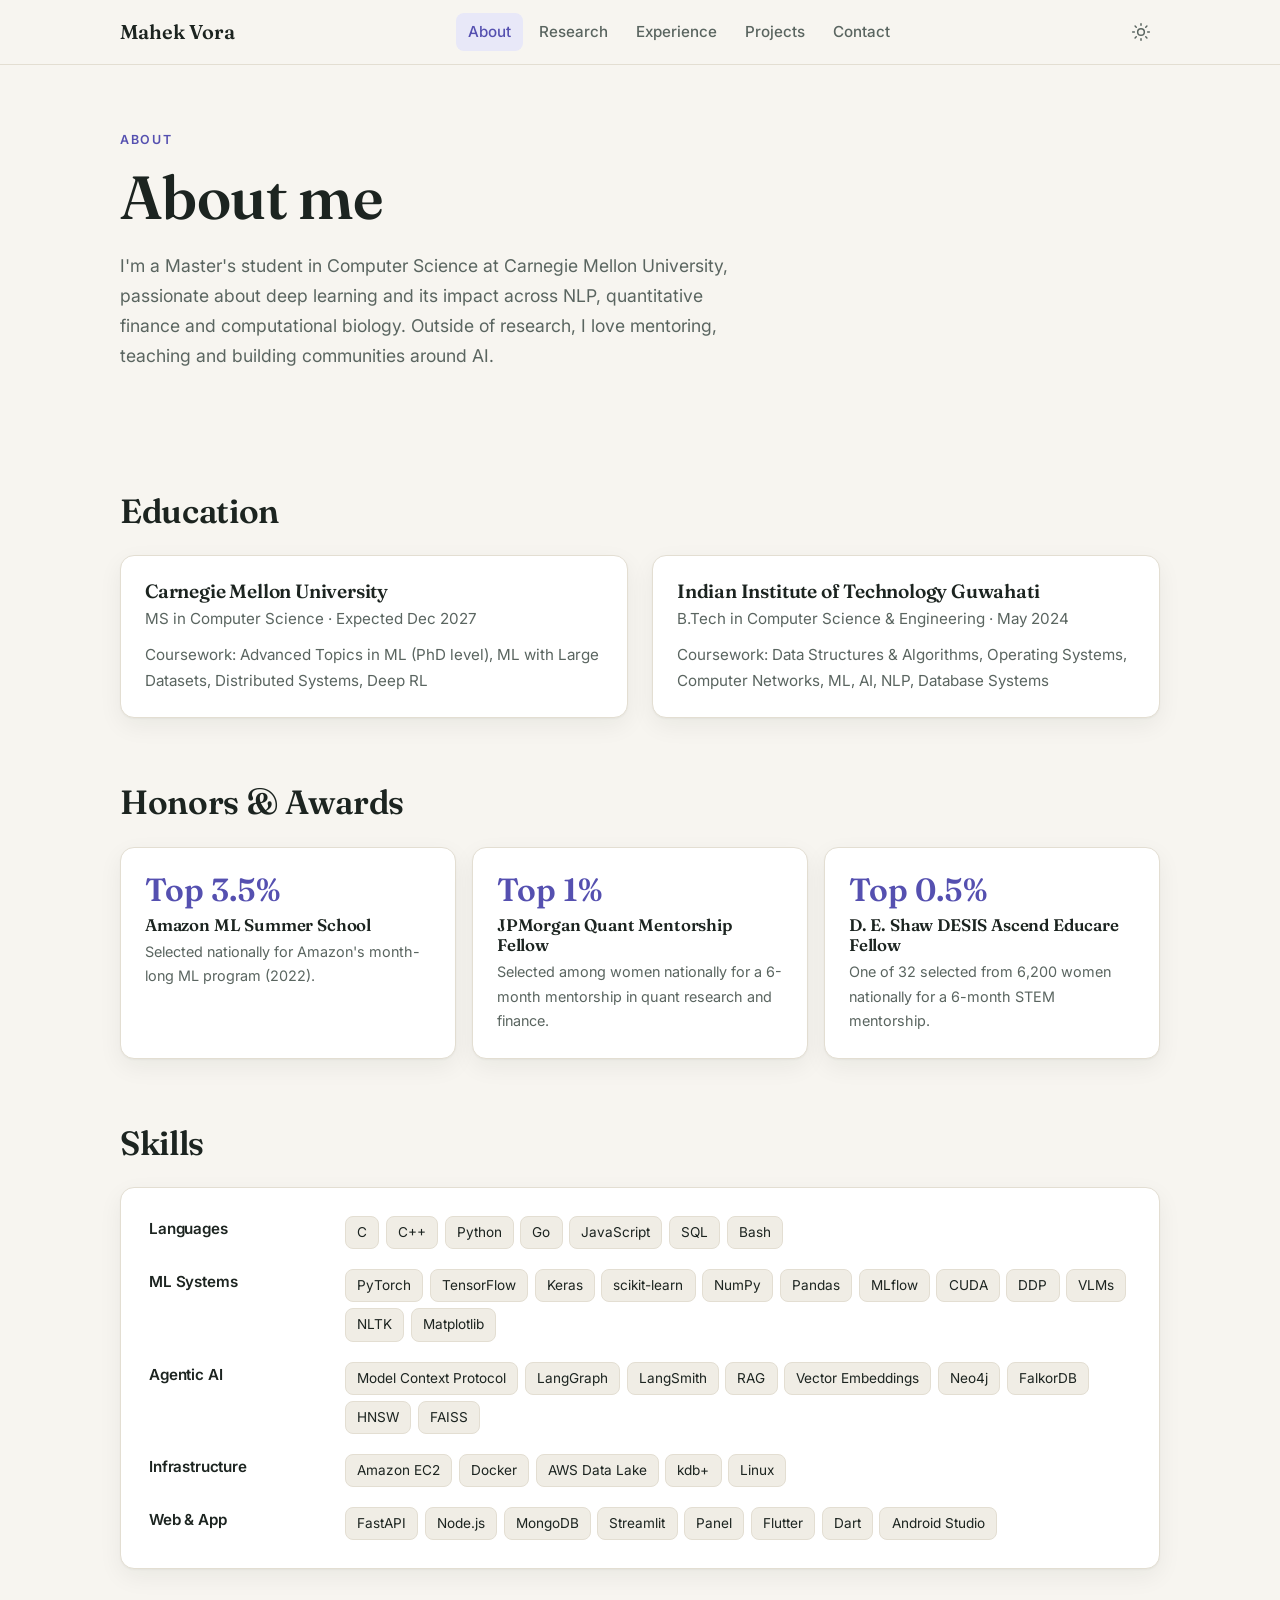
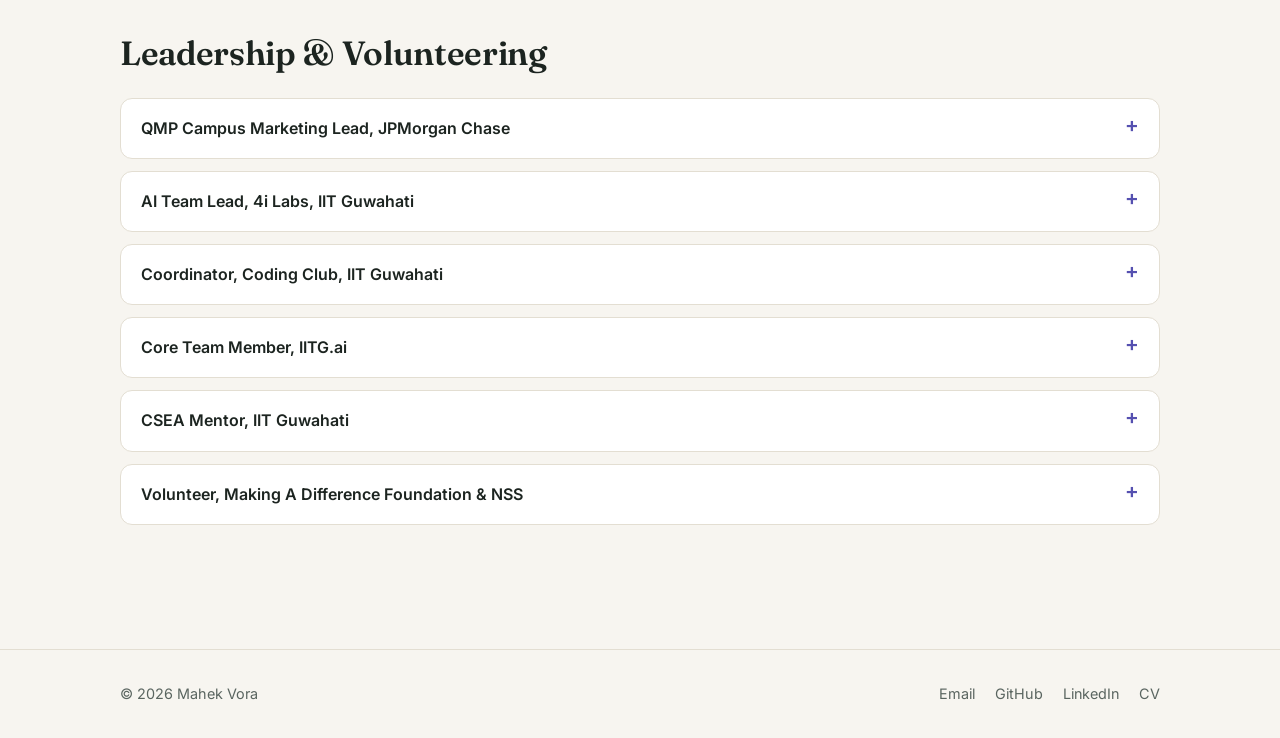
==== commit f7a90952: "Remove GPAs from About page Co-Authored-By: Claude Opus 5.5 <noreply@anthropic.com>" ====
--- a/about.html
+++ b/about.html
@@ -55,12 +55,12 @@
     <div class="about-grid">
       <article class="card edu">
         <h3>Carnegie Mellon University</h3>
-        <p class="pub-meta">MS in Computer Science · Expected Dec 2027 · GPA 4.00/4.00</p>
+        <p class="pub-meta">MS in Computer Science · Expected Dec 2027</p>
         <p>Coursework: Advanced Topics in ML (PhD level), ML with Large Datasets, Distributed Systems, Deep RL</p>
       </article>
       <article class="card edu">
         <h3>Indian Institute of Technology Guwahati</h3>
-        <p class="pub-meta">B.Tech in Computer Science &amp; Engineering · May 2024 · GPA 9.13/10</p>
+        <p class="pub-meta">B.Tech in Computer Science &amp; Engineering · May 2024</p>
         <p>Coursework: Data Structures &amp; Algorithms, Operating Systems, Computer Networks, ML, AI, NLP, Database Systems</p>
       </article>
     </div>
--- a/assets/css/style.css
+++ b/assets/css/style.css
@@ -165,7 +165,7 @@
   border-radius: 22px; background: var(--accent-soft); border: 1px solid var(--border);
 }
 
-.stats { display: grid; grid-template-columns: repeat(4, 1fr); gap: 1rem; }
+.stats { display: grid; grid-template-columns: repeat(auto-fit, minmax(220px, 1fr)); gap: 1rem; }
 .stat { background: var(--surface); border: 1px solid var(--border); border-radius: var(--radius); padding: 1.25rem; }
 .stat b { display: block; font-family: var(--serif); font-size: 1.6rem; color: var(--accent); font-weight: 600; line-height: 1.2; }
 .stat span { font-size: .9rem; color: var(--muted); }
@@ -278,7 +278,6 @@
 
 /* ---------- Responsive ---------- */
 @media (max-width: 900px) {
-  .stats { grid-template-columns: repeat(2, 1fr); }
   .honors { grid-template-columns: 1fr; }
   .pub { grid-template-columns: 1fr; }
   .pub-img { border-right: 0; border-bottom: 1px solid var(--border); }
